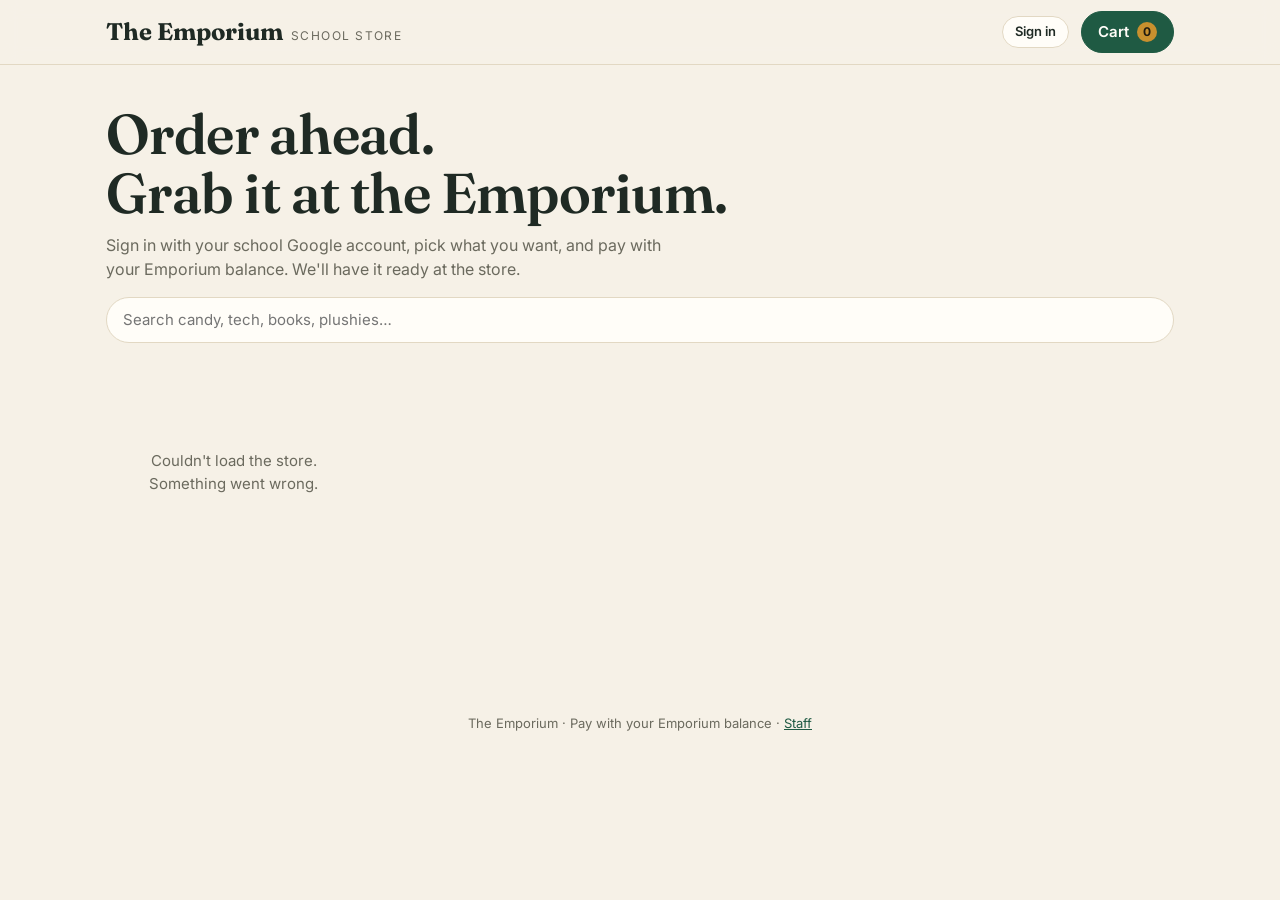
==== static/index.html @ 92fc24d3 "Weekly item limit: 1 item per student per week by default - Enforced on the server inside the order " ====
<!doctype html>
<html lang="en">
<head>
  <meta charset="utf-8">
  <meta name="viewport" content="width=device-width, initial-scale=1">
  <title>The Emporium</title>
  <meta name="description" content="Order from the school store and pick it up.">
  <link rel="icon" href="favicon.svg" type="image/svg+xml">
  <link rel="preconnect" href="https://fonts.googleapis.com">
  <link rel="preconnect" href="https://fonts.gstatic.com" crossorigin>
  <link href="https://fonts.googleapis.com/css2?family=Fraunces:opsz,wght@9..144,600;9..144,700&family=Inter:wght@400;500;600;700&display=swap" rel="stylesheet">
  <link rel="stylesheet" href="style.css">
</head>
<body>
  <header class="top">
    <div class="wrap">
      <a class="logo" href="/"><b>The Emporium</b><span class="hide-sm">School Store</span></a>
      <div class="spacer"></div>
      <div id="account"></div>
      <button class="btn primary hide-sm" id="cartBtn">Cart <span class="badge" id="cartCount">0</span></button>
    </div>
  </header>

  <main class="wrap">
    <section class="hero">
      <h1>Order ahead.<br>Grab it at the Emporium.</h1>
      <p>Sign in with your school Google account, pick what you want, and pay with your Emporium balance. We'll have it ready at the store.</p>
    </section>

    <input class="search" id="search" type="search" placeholder="Search candy, tech, books, plushies…" aria-label="Search products">
    <nav class="chips" id="chips" aria-label="Categories"></nav>
    <section class="grid" id="grid" aria-live="polite"></section>
  </main>

  <footer class="site">The Emporium · Pay with your Emporium balance · <a href="/admin">Staff</a></footer>

  <button class="btn primary mobile-cart" id="mobileCart"><span>View cart · <b id="mobileCount">0</b></span><b id="mobileTotal">$0.00</b></button>

  <div class="scrim" id="scrim"></div>
  <aside class="drawer" id="drawer" aria-label="Cart" aria-hidden="true">
    <header><h2 id="drawerTitle">Your cart</h2><button class="btn small" id="closeDrawer" aria-label="Close">Close</button></header>
    <div class="content" id="drawerContent"></div>
    <footer id="drawerFooter"></footer>
  </aside>

  <div class="toast" id="toast"></div>

<script>
const $ = s => document.querySelector(s);
const money = c => "$" + (c / 100).toFixed(2);
const esc = s => String(s ?? "").replace(/[&<>"']/g, ch => ({"&":"&amp;","<":"&lt;",">":"&gt;",'"':"&quot;","'":"&#39;"}[ch]));
const when = t => new Date(t * 1000).toLocaleString([], { month: "short", day: "numeric", hour: "numeric", minute: "2-digit" });

let products = [];
let category = "All";
let query = "";
let cart = load("em_cart", {});          // { productId: qty }
let view = "cart";                         // cart | checkout | done | account | signin
let me = null;                             // signed-in student, or null
let weekly = null;                         // { limit, used, remaining, resets_at } for the signed-in student
let config = { google_client_id: "", student_domain: "alpha.school" };
let lastOrder = null, myOrders = [];

function load(k, d) { try { return JSON.parse(localStorage.getItem(k)) ?? d; } catch { return d; } }
function save(k, v) { try { localStorage.setItem(k, JSON.stringify(v)); } catch {} }

function toast(msg) {
  const t = $("#toast"); t.textContent = msg; t.classList.add("show");
  clearTimeout(toast._t); toast._t = setTimeout(() => t.classList.remove("show"), 2600);
}

async function api(path, opts = {}) {
  const res = await fetch(path, { headers: { "Content-Type": "application/json" }, credentials: "same-origin", ...opts });
  const data = await res.json().catch(() => ({}));
  if (res.status === 401 && me) { me = null; renderAccount(); }
  if (!res.ok) throw new Error(data.error || "Something went wrong.");
  return data;
}

// ---------- products ----------
async function loadProducts() {
  try {
    products = (await api("/api/products")).products;
  } catch (e) {
    $("#grid").innerHTML = `<p class="empty">Couldn't load the store. ${esc(e.message)}</p>`;
    return;
  }
  for (const id of Object.keys(cart)) if (!products.find(p => p.id == id)) delete cart[id];
  renderChips(); renderGrid(); renderCartBadge();
}

function renderChips() {
  const cats = ["All", ...new Set(products.map(p => p.category))];
  $("#chips").innerHTML = cats.map(c => `<button class="chip ${c === category ? "on" : ""}" data-cat="${esc(c)}">${esc(c)}</button>`).join("");
}

function stockLabel(p) {
  if (p.stock <= 0) return `<span class="stock">Sold out</span>`;
  if (p.stock <= 5) return `<span class="stock low">Only ${p.stock} left</span>`;
  return `<span class="stock">${p.stock} in stock</span>`;
}

function renderGrid() {
  const q = query.toLowerCase();
  const list = products.filter(p =>
    (category === "All" || p.category === category) &&
    (!q || (p.name + " " + p.description + " " + p.category).toLowerCase().includes(q)));
  if (!products.length) { $("#grid").innerHTML = `<p class="empty">Nothing on the shelves yet — check back soon.</p>`; return; }
  if (!list.length) { $("#grid").innerHTML = `<p class="empty">No matches.</p>`; return; }
  $("#grid").innerHTML = list.map(p => {
    const qty = cart[p.id] || 0, out = p.stock <= 0;
    // Every product sits on a white tile that floats and tilts; no photo → a lettered tile.
    const img = p.image_url ? `<div class="obj tile"><img src="${esc(p.image_url)}" alt="${esc(p.name)}" loading="lazy" draggable="false"></div>`
      : `<span class="obj letter">${esc(p.name.trim()[0] || "?")}</span>`;
    const ctrl = out ? `<button class="btn small" disabled>Sold out</button>`
      : qty ? `<div class="stepper"><button data-dec="${p.id}" aria-label="Remove one">−</button><span>${qty}</span><button data-inc="${p.id}" aria-label="Add one">+</button></div>`
      : `<button class="btn small primary" data-inc="${p.id}">Add</button>`;
    return `<article class="card ${out ? "out" : ""}">
      <div class="stage">
        <div class="shadow"></div>${img}
      </div>
      <div class="body">
        <span class="cat">${esc(p.category)}</span>
        <h3>${esc(p.name)}</h3>
        ${p.description ? `<p class="desc">${esc(p.description)}</p>` : `<div style="flex:1"></div>`}
        ${stockLabel(p)}
        <div class="row"><span class="price">${money(p.price_cents)}</span>${ctrl}</div>
      </div>
    </article>`;
  }).join("");
}

// ---------- cart ----------
function cartLines() {
  return Object.entries(cart).map(([id, qty]) => ({ p: products.find(p => p.id == id), qty })).filter(l => l.p);
}
function cartTotal() { return cartLines().reduce((s, l) => s + l.p.price_cents * l.qty, 0); }
function cartCount() { return cartLines().reduce((s, l) => s + l.qty, 0); }

function renderCartBadge() {
  const n = cartCount();
  $("#cartCount").textContent = n;
  $("#mobileCount").textContent = n;
  $("#mobileTotal").textContent = money(cartTotal());
  $("#mobileCart").classList.toggle("show", n > 0 && !$("#drawer").classList.contains("open"));
}

function setQty(id, qty) {
  const p = products.find(p => p.id == id);
  if (!p) return;
  if (qty > p.stock) { toast(`Only ${p.stock} available`); qty = p.stock; }
  if (weekly && weekly.remaining !== null) {
    const others = cartCount() - (cart[id] || 0);
    if (others + qty > weekly.remaining) {
      toast(weekly.remaining ? `You can buy ${weekly.limit} ${weekly.limit === 1 ? "item" : "items"} a week — ${weekly.remaining} left this week.` : "You've used this week's item — it resets on Monday.");
      qty = Math.max(0, weekly.remaining - others);
    }
  }
  if (qty <= 0) delete cart[id]; else cart[id] = qty;
  save("em_cart", cart);
  renderGrid(); renderCartBadge();
  if ($("#drawer").classList.contains("open") && view === "cart") renderDrawer();
}

// ---------- account (Sign in with Google) ----------
async function loadMe() {
  try { const r = await api("/api/me"); me = r.student; weekly = r.weekly; } catch { me = null; weekly = null; }
  renderAccount();
}

function renderAccount() {
  const el = $("#account");
  if (!me) {
    el.innerHTML = `<button class="btn small" id="signinBtn">Sign in</button>`;
  } else {
    const first = (me.name || me.email).split(" ")[0];
    const avatar = me.picture ? `<img class="avatar" src="${esc(me.picture)}" alt="" referrerpolicy="no-referrer">` : `<span class="avatar">${esc(first[0] || "?")}</span>`;
    el.innerHTML = `<button class="btn small acct" id="accountBtn" aria-label="Your account">${avatar}<span class="hide-sm">${esc(first)}</span><span class="bal">${money(me.balance_cents)}</span></button>`;
    if (weekly && weekly.remaining !== null) el.innerHTML += `<span class="weekly hide-sm" title="Resets Monday">${weekly.remaining} ${weekly.remaining === 1 ? "item" : "items"} left this week</span>`;
  }
  if ($("#drawer").classList.contains("open") && ["checkout", "account", "signin"].includes(view)) renderDrawer();
}

let gsiLoading = null;
function loadGoogle() {
  return gsiLoading ??= new Promise((ok, fail) => {
    const sc = Object.assign(document.createElement("script"), { src: "https://accounts.google.com/gsi/client", async: true });
    sc.onload = () => {
      google.accounts.id.initialize({ client_id: config.google_client_id, callback: onGoogleCredential, hd: config.student_domain, ux_mode: "popup", auto_select: false });
      ok();
    };
    sc.onerror = () => { gsiLoading = null; fail(new Error("Couldn't load Google sign-in.")); };
    document.head.append(sc);
  });
}

async function renderGoogleButton() {
  const box = $("#gsiButton"); if (!box) return;
  if (!config.google_client_id) { box.innerHTML = `<p class="hint">Student sign-in isn't set up yet — ask the Emporium staff.</p>`; return; }
  try {
    await loadGoogle();
    google.accounts.id.renderButton(box, { theme: "outline", size: "large", text: "signin_with", shape: "pill", width: 280 });
  } catch (ex) { box.innerHTML = `<p class="error">${esc(ex.message)}</p>`; }
}

async function onGoogleCredential(resp) {
  try {
    me = (await api("/api/auth/google", { method: "POST", body: JSON.stringify({ credential: resp.credential }) })).student;
    await loadMe();
    toast(`Signed in as ${me.email}`);
    renderAccount();
    if (view === "signin") { view = cartCount() ? "checkout" : "account"; if (view === "account") await loadMyOrders(); renderDrawer(); }
  } catch (ex) {
    toast(ex.message);
    const err = $("#signinError"); if (err) err.textContent = ex.message;
  }
}

async function signOut() {
  await api("/api/auth/logout", { method: "POST" }).catch(() => {});
  try { google.accounts.id.disableAutoSelect(); } catch {}
  me = null; myOrders = []; renderAccount(); closeDrawer(); toast("Signed out");
}

async function loadMyOrders() {
  try { myOrders = (await api("/api/me/orders")).orders; } catch { myOrders = []; }
}

// ---------- drawer ----------
function openDrawer(v = "cart") {
  view = v; renderDrawer();
  $("#drawer").classList.add("open"); $("#scrim").classList.add("open");
  $("#drawer").setAttribute("aria-hidden", "false");
  renderCartBadge();
}
function closeDrawer() {
  $("#drawer").classList.remove("open"); $("#scrim").classList.remove("open");
  $("#drawer").setAttribute("aria-hidden", "true");
  renderCartBadge();
}

const STATUS_TEXT = { new: "Received — we're getting it ready", ready: "Ready for pickup!", picked_up: "Picked up", cancelled: "Cancelled — refunded to your balance" };
const STATUS_LABEL = { new: "New", ready: "Ready", picked_up: "Picked up", cancelled: "Cancelled" };

function renderDrawer() {
  const c = $("#drawerContent"), f = $("#drawerFooter"), t = $("#drawerTitle");
  if (view === "cart") {
    t.textContent = "Your cart";
    const lines = cartLines();
    if (!lines.length) { c.innerHTML = `<p class="empty">Your cart is empty.</p>`; f.innerHTML = ""; return; }
    c.innerHTML = lines.map(({ p, qty }) => `<div class="line">
      <div class="n">${esc(p.name)}<small>${money(p.price_cents)} each</small></div>
      <div class="stepper"><button data-dec="${p.id}">−</button><span>${qty}</span><button data-inc="${p.id}">+</button></div>
    </div>`).join("");
    f.innerHTML = `<div class="total"><span>Total</span><span>${money(cartTotal())}</span></div>
      <button class="btn primary block" id="toCheckout">Continue</button>`;
  } else if (view === "signin") {
    t.textContent = "Sign in";
    c.innerHTML = `<div class="confirm">
      <p>Sign in with your <b>@${esc(config.student_domain)}</b> Google account to order and see your balance.</p>
      <div id="gsiButton" class="gsi"></div>
      <p class="error" id="signinError" role="alert"></p>
      <p class="hint">Your first sign-in creates your Emporium account.</p>
    </div>`;
    f.innerHTML = cartCount() ? `<button class="btn block" id="backToCart">Back to cart</button>` : "";
    renderGoogleButton();
  } else if (view === "checkout") {
    if (!me) { view = "signin"; return renderDrawer(); }
    t.textContent = "Checkout";
    const total = cartTotal(), after = me.balance_cents - total, short = after < 0;
    const overWeek = weekly && weekly.remaining !== null && cartCount() > weekly.remaining;
    c.innerHTML = `<form id="checkoutForm">
      ${cartLines().map(({ p, qty }) => `<div class="line"><div class="n">${esc(p.name)}</div><span>${qty} × ${money(p.price_cents)}</span></div>`).join("")}
      <div class="sums">
        <div><span>Your balance</span><span>${money(me.balance_cents)}</span></div>
        <div><span>This order</span><span>− ${money(total)}</span></div>
        <div class="${short ? "neg" : ""}"><b>Balance after</b><b>${short ? "Not enough" : money(after)}</b></div>
      </div>
      ${short ? `<p class="error">You need ${money(-after)} more. Ask the Emporium staff to add money to your account, or remove something from your cart.</p>` : ""}
      ${overWeek ? `<p class="error">You can buy ${weekly.limit} ${weekly.limit === 1 ? "item" : "items"} a week and have ${weekly.remaining} left this week (it resets Monday). Remove ${cartCount() - weekly.remaining} from your cart.</p>` : ""}
      <div class="field"><label for="note">Note for the store <span class="hint">(optional)</span></label><textarea id="note" name="note" maxlength="300" placeholder="e.g. I'll come by at lunch"></textarea></div>
      <p class="error" id="checkoutError" role="alert"></p>
    </form>`;
    f.innerHTML = `<button class="btn primary block" id="placeOrder" type="submit" form="checkoutForm" ${short || overWeek ? "disabled" : ""}>Pay ${money(total)} from balance</button>
      <button class="btn block" id="backToCart">Back to cart</button>`;
  } else if (view === "done") {
    const o = lastOrder;
    t.textContent = "Order placed";
    c.innerHTML = o ? `<div class="confirm">
      <p>Thanks, ${esc((me?.name || "").split(" ")[0] || "friend")}! Show this code at the Emporium:</p>
      <div class="code">${esc(o.code)}</div>
      <p class="hint">We'll get it ready. You'll see when it's ready under your account.</p>
      ${o.items.map(i => `<div class="line"><div class="n">${esc(i.name)}</div><span>× ${i.qty}</span></div>`).join("")}
      <div class="total" style="margin-top:12px"><span>Paid from balance</span><span>${money(o.total_cents)}</span></div>
      <p class="hint" style="margin-top:6px">Balance left: <b>${money(me?.balance_cents ?? 0)}</b></p>
    </div>` : "";
    f.innerHTML = `<button class="btn primary block" id="doneBtn">Done</button>`;
  } else if (view === "account") {
    if (!me) { view = "signin"; return renderDrawer(); }
    t.textContent = "Your account";
    c.innerHTML = `<div class="acct-card">
        <div><b>${esc(me.name || me.email)}</b><small>${esc(me.email)}</small></div>
        <div class="bal-big"><small>Balance</small>${money(me.balance_cents)}</div>
      </div>
      ${weekly && weekly.remaining !== null ? `<p class="hint"><b>${weekly.remaining} of ${weekly.limit}</b> ${weekly.limit === 1 ? "item" : "items"} left this week · resets Monday</p>` : ""}
      <p class="hint">To add money, give cash to the Emporium staff and they'll put it on your account.</p>
      <h3 style="margin:18px 0 6px">Your orders</h3>
      ${myOrders.length ? myOrders.map(o => `<div class="my-order">
          <div class="mo-head"><b>${esc(o.code)}</b><span class="status-pill s-${o.status}">${STATUS_LABEL[o.status]}</span><span class="spacer"></span><b>${money(o.total_cents)}</b></div>
          <div class="hint">${esc(STATUS_TEXT[o.status])} · ${when(o.created_at)}</div>
          <div class="mo-items">${o.items.map(i => `${i.qty}× ${esc(i.name)}`).join(" · ")}</div>
        </div>`).join("") : `<p class="hint">No orders yet.</p>`}`;
    f.innerHTML = `<button class="btn block" id="signOutBtn">Sign out</button>`;
  }
}

// ---------- events ----------
document.addEventListener("click", async e => {
  const t = e.target.closest("button, [data-cat]");
  if (!t) return;
  if (t.dataset.inc) setQty(t.dataset.inc, (cart[t.dataset.inc] || 0) + 1);
  else if (t.dataset.dec) setQty(t.dataset.dec, (cart[t.dataset.dec] || 0) - 1);
  else if (t.dataset.cat) { category = t.dataset.cat; renderChips(); renderGrid(); }
  else if (t.id === "cartBtn" || t.id === "mobileCart") openDrawer("cart");
  else if (t.id === "signinBtn") openDrawer("signin");
  else if (t.id === "accountBtn") { openDrawer("account"); await Promise.all([loadMyOrders(), loadMe()]); if (view === "account") renderDrawer(); }
  else if (t.id === "signOutBtn") signOut();
  else if (t.id === "closeDrawer" || t.id === "doneBtn") closeDrawer();
  else if (t.id === "toCheckout") { view = me ? "checkout" : "signin"; renderDrawer(); if (me) loadMe(); }
  else if (t.id === "backToCart") { view = "cart"; renderDrawer(); }
});
$("#scrim").addEventListener("click", closeDrawer);
document.addEventListener("keydown", e => { if (e.key === "Escape") closeDrawer(); });
$("#search").addEventListener("input", e => { query = e.target.value; renderGrid(); });

document.addEventListener("submit", async e => {
  if (e.target.id !== "checkoutForm") return;
  e.preventDefault();
  const btn = $("#placeOrder"), err = $("#checkoutError");
  btn.disabled = true; btn.textContent = "Placing order…"; err.textContent = "";
  try {
    const res = await api("/api/orders", { method: "POST", body: JSON.stringify({
      note: e.target.note.value, items: cartLines().map(l => ({ id: l.p.id, qty: l.qty })) }) });
    lastOrder = res.order;
    if (me) me.balance_cents = res.balance_cents;
    loadMe();
    cart = {}; save("em_cart", cart);
    renderAccount();
    view = "done"; renderDrawer();
    loadProducts();
  } catch (ex) {
    err.textContent = ex.message;
    btn.disabled = false; btn.textContent = `Pay ${money(cartTotal())} from balance`;
    loadProducts(); loadMe();
  }
});

// ---- 3D tilt: the item leans toward the pointer ----
const calm = matchMedia("(prefers-reduced-motion: reduce)").matches;
document.addEventListener("pointermove", e => {
  if (calm || e.pointerType === "touch") return;
  const st = e.target.closest?.(".stage");
  document.querySelectorAll(".stage.tilting").forEach(el => { if (el !== st) { el.classList.remove("tilting"); el.style.removeProperty("--rx"); el.style.removeProperty("--ry"); } });
  if (!st) return;
  const r = st.getBoundingClientRect();
  const x = (e.clientX - r.left) / r.width - .5, y = (e.clientY - r.top) / r.height - .5;
  st.classList.add("tilting");
  st.style.setProperty("--ry", (x * 28).toFixed(1) + "deg");
  st.style.setProperty("--rx", (-y * 20).toFixed(1) + "deg");
});

(async () => {
  try { config = await api("/api/config"); } catch {}
  renderAccount();
  await Promise.all([loadProducts(), loadMe()]);
})();
setInterval(loadProducts, 60000);
</script>
</body>
</html>
---- static/style.css ----
:root {
  --bg: #f6f1e7;
  --surface: #fffdf8;
  --surface-2: #efe7d6;
  --ink: #1f2a24;
  --muted: #6b6a5e;
  --line: #e2d8c3;
  --brand: #1f5a43;
  --brand-ink: #fffdf8;
  --accent: #c8902e;
  --danger: #b4412f;
  --ok: #2f7d4f;
  --radius: 14px;
  --shadow: 0 1px 2px rgba(31, 42, 36, .06), 0 6px 20px rgba(31, 42, 36, .06);
  --display: "Fraunces", Georgia, serif;
  --body: "Inter", system-ui, -apple-system, sans-serif;
}
@media (prefers-color-scheme: dark) {
  :root {
    --bg: #141815;
    --surface: #1c221e;
    --surface-2: #252c27;
    --ink: #ece6d8;
    --muted: #a39f90;
    --line: #313a34;
    --brand: #4fae84;
    --brand-ink: #0f1411;
    --accent: #e2ac4d;
    --danger: #e0715e;
    --ok: #5cc98a;
    --shadow: 0 1px 2px rgba(0,0,0,.3), 0 6px 20px rgba(0,0,0,.25);
  }
}
* { box-sizing: border-box; }
[hidden] { display: none !important; }
html, body { margin: 0; }
body {
  background: var(--bg);
  color: var(--ink);
  font: 15px/1.5 var(--body);
  -webkit-font-smoothing: antialiased;
}
button, input, select, textarea { font: inherit; color: inherit; }
a { color: var(--brand); }
h1, h2, h3 { font-family: var(--display); font-weight: 600; letter-spacing: -.01em; margin: 0; }

.wrap { max-width: 1100px; margin: 0 auto; padding: 0 16px; }

header.top {
  position: sticky; top: 0; z-index: 10;
  background: color-mix(in srgb, var(--bg) 88%, transparent);
  backdrop-filter: blur(10px);
  border-bottom: 1px solid var(--line);
}
header.top .wrap { display: flex; align-items: center; gap: 12px; height: 64px; }
.logo { display: flex; align-items: baseline; gap: 8px; text-decoration: none; color: var(--ink); }
.logo b { font-family: var(--display); font-size: 24px; font-weight: 700; }
.logo span { font-size: 12px; color: var(--muted); text-transform: uppercase; letter-spacing: .12em; }
.spacer { flex: 1; }

.btn {
  display: inline-flex; align-items: center; justify-content: center; gap: 8px;
  border: 1px solid var(--line); background: var(--surface); color: var(--ink);
  padding: 9px 16px; border-radius: 999px; cursor: pointer; font-weight: 600;
  transition: transform .08s ease, background .15s ease;
}
.btn:hover { background: var(--surface-2); }
.btn:active { transform: scale(.97); }
.btn:disabled { opacity: .5; cursor: not-allowed; }
.btn.primary { background: var(--brand); border-color: var(--brand); color: var(--brand-ink); }
.btn.primary:hover { filter: brightness(1.08); background: var(--brand); }
.btn.danger { color: var(--danger); }
.btn.small { padding: 5px 12px; font-size: 13px; }
.btn.block { width: 100%; }
.badge {
  min-width: 20px; height: 20px; padding: 0 6px; border-radius: 999px;
  background: var(--accent); color: #1f1a10; font-size: 12px; font-weight: 700;
  display: inline-flex; align-items: center; justify-content: center;
}

.hero { padding: 40px 0 16px; }
.hero h1 { font-size: clamp(34px, 6vw, 56px); line-height: 1.05; }
.hero p { color: var(--muted); max-width: 560px; margin: 10px 0 0; font-size: 16px; }

.chips { display: flex; gap: 8px; overflow-x: auto; padding: 16px 0; scrollbar-width: none; }
.chip {
  flex: none; border: 1px solid var(--line); background: var(--surface); border-radius: 999px;
  padding: 7px 14px; cursor: pointer; font-weight: 500; white-space: nowrap;
}
.chip.on { background: var(--ink); color: var(--bg); border-color: var(--ink); }

.search {
  width: 100%; padding: 11px 16px; border-radius: 999px; border: 1px solid var(--line);
  background: var(--surface); outline: none;
}
.search:focus, .field input:focus, .field textarea:focus, .field select:focus { border-color: var(--brand); box-shadow: 0 0 0 3px color-mix(in srgb, var(--brand) 20%, transparent); }

.grid { display: grid; grid-template-columns: repeat(auto-fill, minmax(210px, 1fr)); gap: 16px; padding-bottom: 120px; }
.card {
  background: var(--surface); border: 1px solid var(--line); border-radius: var(--radius);
  overflow: hidden; display: flex; flex-direction: column; box-shadow: var(--shadow);
}
/* ---- product stage: a white photo tile that floats and tilts toward the pointer ---- */
.stage {
  --rx: 0deg; --ry: 0deg;
  position: relative; aspect-ratio: 1 / 1; overflow: hidden; perspective: 800px;
  display: grid; place-items: center;
  background:
    radial-gradient(110% 75% at 50% 0%, color-mix(in srgb, var(--surface) 70%, #fff 30%) 0%, transparent 60%),
    linear-gradient(180deg, var(--surface-2), color-mix(in srgb, var(--surface-2) 70%, var(--line)));
}
.stage .shadow {
  position: absolute; left: 22%; right: 22%; bottom: 6%; height: 8%; border-radius: 50%;
  background: radial-gradient(closest-side, rgba(0,0,0,.32), transparent);
  animation: shadow-breathe 4s ease-in-out infinite;
}
.stage .obj {
  position: relative; z-index: 1;
  transform: translateY(-4%) rotateX(var(--rx)) rotateY(var(--ry));
  transition: transform .25s ease-out;
  animation: float 4s ease-in-out infinite;
  user-select: none; -webkit-user-drag: none;
}
.stage .tile {
  width: 78%; aspect-ratio: 1; border-radius: 18px; overflow: hidden;
  background: #fff; display: grid; place-items: center;
  box-shadow: 0 20px 26px -12px rgba(0,0,0,.38), 0 2px 4px rgba(0,0,0,.08), inset 0 0 0 1px rgba(0,0,0,.04);
}
.stage .tile img { width: 86%; height: 86%; object-fit: contain; display: block; -webkit-user-drag: none; }
.stage .tile::after {  /* soft sheen so the tile reads as a physical card */
  content: ""; position: absolute; inset: 0; border-radius: inherit; pointer-events: none;
  background: linear-gradient(135deg, rgba(255,255,255,.35), transparent 40%);
}
.stage .letter {
  width: 46%; aspect-ratio: 1; border-radius: 22%; display: grid; place-items: center;
  font-family: var(--display); font-size: clamp(28px, 6vw, 46px); color: var(--brand-ink);
  background: linear-gradient(145deg, color-mix(in srgb, var(--brand) 75%, #fff), var(--brand) 55%, color-mix(in srgb, var(--brand) 70%, #000));
  box-shadow: 0 16px 20px -8px rgba(0,0,0,.45), inset 0 2px 0 rgba(255,255,255,.35), inset 0 -4px 0 rgba(0,0,0,.18);
}
.stage.tilting .obj { animation-play-state: paused; transition: transform .08s linear; }
.card.out .stage .obj { filter: grayscale(1) opacity(.6); animation: none; }
@keyframes float { 0%, 100% { translate: 0 0; } 50% { translate: 0 -5px; } }
@keyframes shadow-breathe { 0%, 100% { transform: scaleX(1); opacity: 1; } 50% { transform: scaleX(.88); opacity: .75; } }
@media (prefers-reduced-motion: reduce) { .stage .obj, .stage .shadow { animation: none; } }


.card .body { padding: 12px 14px 14px; display: flex; flex-direction: column; gap: 4px; flex: 1; }
.card .cat { font-size: 11px; text-transform: uppercase; letter-spacing: .1em; color: var(--muted); }
.card h3 { font-size: 18px; line-height: 1.2; }
.card .desc { color: var(--muted); font-size: 13px; flex: 1; }
.card .row { display: flex; align-items: center; justify-content: space-between; margin-top: 8px; gap: 8px; }
.price { font-weight: 700; font-size: 16px; }
.stock { font-size: 12px; color: var(--muted); }
.stock.low { color: var(--accent); font-weight: 600; }
.card.out { opacity: .6; }

.stepper { display: inline-flex; align-items: center; border: 1px solid var(--line); border-radius: 999px; overflow: hidden; }
.stepper button { border: 0; background: transparent; width: 32px; height: 32px; cursor: pointer; font-size: 18px; }
.stepper button:hover { background: var(--surface-2); }
.stepper span { min-width: 24px; text-align: center; font-weight: 700; }

.empty { text-align: center; color: var(--muted); padding: 60px 16px; }

/* cart drawer */
.scrim { position: fixed; inset: 0; background: rgba(0,0,0,.35); opacity: 0; pointer-events: none; transition: opacity .2s; z-index: 20; }
.scrim.open { opacity: 1; pointer-events: auto; }
.drawer {
  position: fixed; top: 0; right: 0; bottom: 0; width: min(420px, 100%); z-index: 21;
  background: var(--surface); border-left: 1px solid var(--line);
  transform: translateX(100%); transition: transform .25s ease; display: flex; flex-direction: column;
}
.drawer.open { transform: none; }
.drawer header { display: flex; align-items: center; justify-content: space-between; padding: 18px 20px; border-bottom: 1px solid var(--line); }
.drawer .content { flex: 1; overflow-y: auto; padding: 16px 20px; }
.drawer footer { padding: 16px 20px; border-top: 1px solid var(--line); display: grid; gap: 12px; }
.line { display: flex; gap: 12px; align-items: center; padding: 10px 0; border-bottom: 1px dashed var(--line); }
.line .n { flex: 1; }
.line .n small { display: block; color: var(--muted); }
.total { display: flex; justify-content: space-between; font-weight: 700; font-size: 18px; }

.field { display: grid; gap: 6px; margin-bottom: 12px; }
.field label { font-size: 13px; font-weight: 600; }
.field input, .field textarea, .field select {
  width: 100%; padding: 10px 12px; border-radius: 10px; border: 1px solid var(--line);
  background: var(--bg); outline: none;
}
.field textarea { resize: vertical; min-height: 64px; }
.hint { font-size: 12px; color: var(--muted); }
.error { color: var(--danger); font-size: 14px; font-weight: 500; }

.mobile-cart {
  position: fixed; left: 16px; right: 16px; bottom: 16px; z-index: 15; display: none;
  box-shadow: 0 10px 30px rgba(0,0,0,.2); padding: 14px 18px; font-size: 16px;
}

.confirm { text-align: center; padding: 20px 0; }
.code {
  font-family: ui-monospace, Menlo, monospace; font-size: 34px; font-weight: 700; letter-spacing: .06em;
  background: var(--surface-2); border-radius: 12px; padding: 14px; margin: 12px 0; user-select: all;
}

.status-pill { display: inline-block; padding: 3px 10px; border-radius: 999px; font-size: 12px; font-weight: 700; text-transform: uppercase; letter-spacing: .05em; }
.s-new { background: color-mix(in srgb, var(--accent) 22%, transparent); color: var(--accent); }
.s-ready { background: color-mix(in srgb, var(--ok) 20%, transparent); color: var(--ok); }
.s-picked_up { background: var(--surface-2); color: var(--muted); }
.s-cancelled { background: color-mix(in srgb, var(--danger) 18%, transparent); color: var(--danger); }

.toast {
  position: fixed; left: 50%; bottom: 24px; transform: translate(-50%, 20px); opacity: 0;
  background: var(--ink); color: var(--bg); padding: 10px 18px; border-radius: 999px; z-index: 50;
  transition: all .2s; pointer-events: none; font-weight: 600;
}
.toast.show { opacity: 1; transform: translate(-50%, 0); }

footer.site { color: var(--muted); font-size: 13px; padding: 24px 0 40px; text-align: center; }

@media (max-width: 640px) {
  .hide-sm { display: none !important; }
  .mobile-cart.show { display: flex; justify-content: space-between; }
  .grid { grid-template-columns: repeat(2, 1fr); gap: 10px; }
  .card h3 { font-size: 16px; }
  .card .row { flex-wrap: wrap; }
}

/* ---- student account ---- */
.acct { gap: 6px; padding: 4px 10px 4px 4px; }
.avatar { width: 26px; height: 26px; border-radius: 50%; object-fit: cover; display: inline-grid; place-items: center;
  background: var(--brand); color: var(--brand-ink); font-weight: 700; font-size: 13px; }
.bal { background: var(--surface-2); border-radius: 999px; padding: 2px 8px; font-variant-numeric: tabular-nums; }
.gsi { display: flex; justify-content: center; min-height: 44px; margin: 14px 0; }
.sums { display: grid; gap: 6px; margin: 14px 0; padding: 12px; border-radius: 12px; background: var(--surface-2); }
.sums div { display: flex; justify-content: space-between; font-variant-numeric: tabular-nums; }
.sums .neg { color: var(--danger); }
.acct-card { display: flex; justify-content: space-between; align-items: center; gap: 12px; padding: 14px; border-radius: 14px; background: var(--surface-2); }
.acct-card small { display: block; color: var(--muted); font-size: 12px; }
.bal-big { text-align: right; font: 700 26px var(--display); }
.my-order { padding: 10px 0; border-bottom: 1px dashed var(--line); display: grid; gap: 3px; }
.mo-head { display: flex; align-items: center; gap: 8px; }
.mo-head b:first-child { font-family: ui-monospace, Menlo, monospace; }
.mo-items { font-size: 13px; }
.weekly { font-size: 12px; color: var(--muted); margin: 0 4px; white-space: nowrap; }
#account { display: flex; align-items: center; }
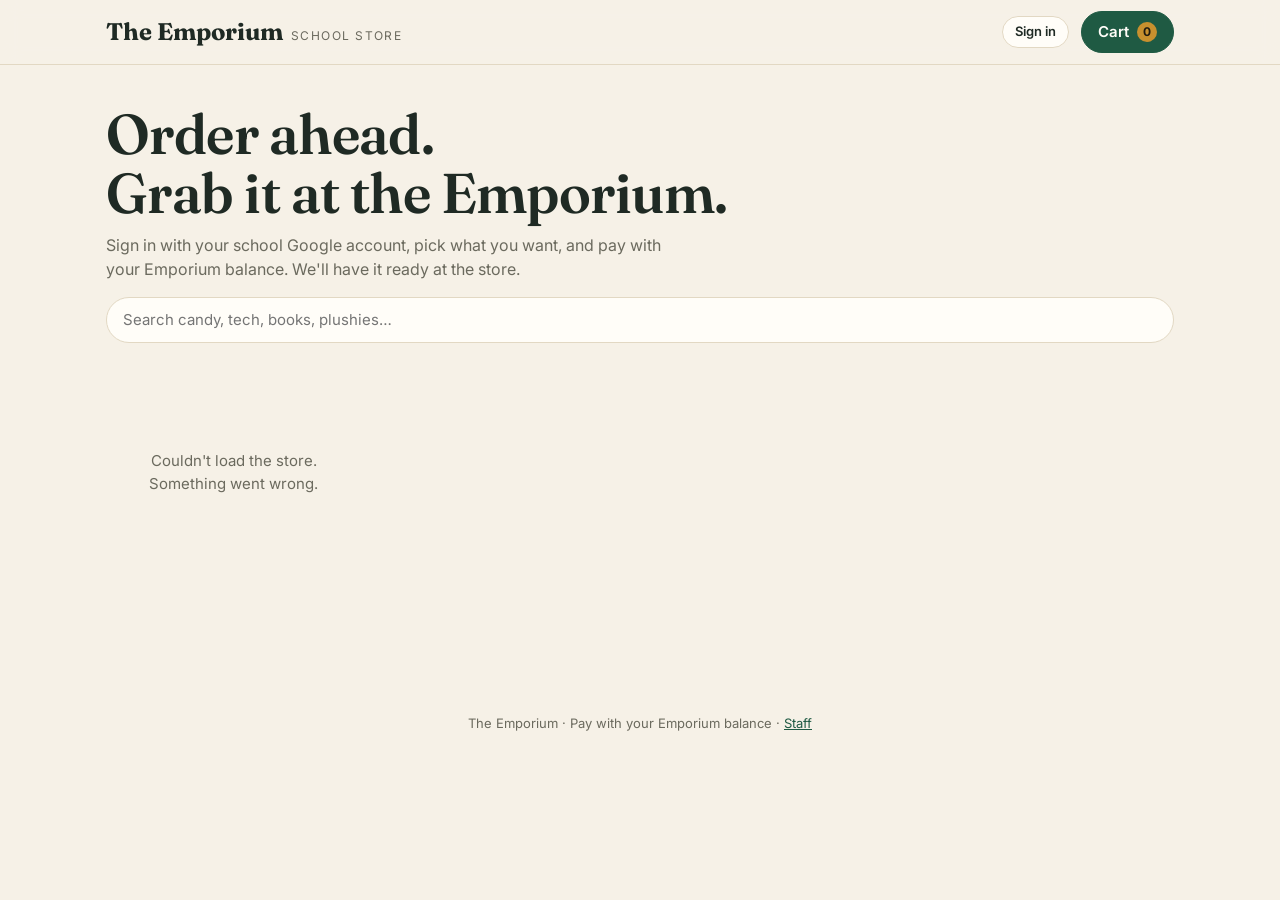
==== commit 0627e980: "Fix duplicate Google sign-in button; correct free-plan keep-alive note Co-Authored-By: Claude Opus 5" ====
--- a/static/index.html
+++ b/static/index.html
@@ -199,6 +199,8 @@
   if (!config.google_client_id) { box.innerHTML = `<p class="hint">Student sign-in isn't set up yet — ask the Emporium staff.</p>`; return; }
   try {
     await loadGoogle();
+    if (!box.isConnected) return;
+    box.replaceChildren();
     google.accounts.id.renderButton(box, { theme: "outline", size: "large", text: "signin_with", shape: "pill", width: 280 });
   } catch (ex) { box.innerHTML = `<p class="error">${esc(ex.message)}</p>`; }
 }
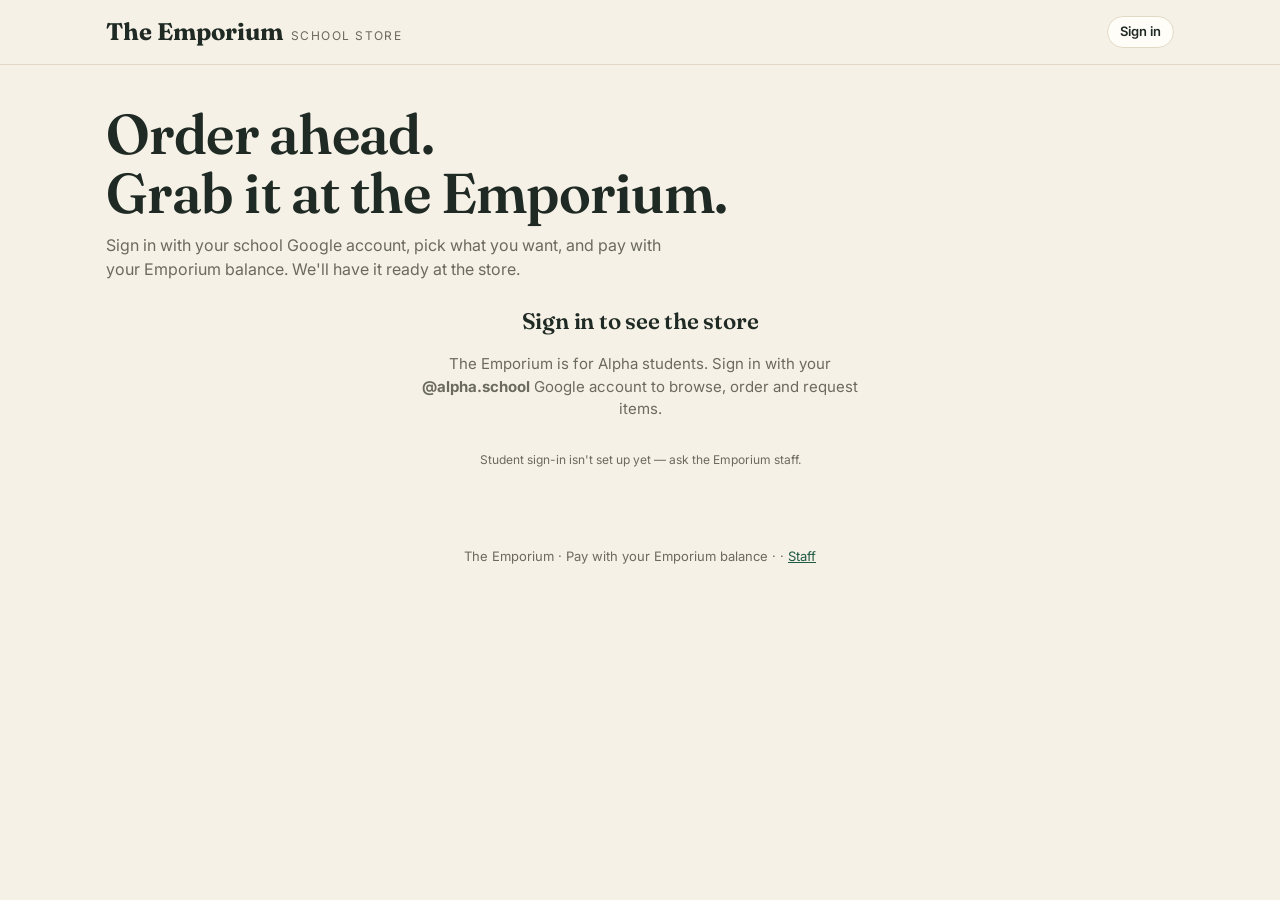
==== commit 333c2fea: "Staff sign-in with Google, product requests, and sign-in required to view the store Co-Authored-By: " ====
--- a/static/index.html
+++ b/static/index.html
@@ -25,14 +25,24 @@
     <section class="hero">
       <h1>Order ahead.<br>Grab it at the Emporium.</h1>
       <p>Sign in with your school Google account, pick what you want, and pay with your Emporium balance. We'll have it ready at the store.</p>
+      <button class="btn request-cta" id="requestsBtn">💡 Want something we don't have? <b>Request it</b></button>
     </section>
 
+    <section class="panel gate" id="gate" hidden>
+      <h2>Sign in to see the store</h2>
+      <p>The Emporium is for Alpha students. Sign in with your <b>@alpha.school</b> Google account to browse, order and request items.</p>
+      <div id="gsiGate" class="gsi"></div>
+      <p class="error" id="gateError" role="alert"></p>
+    </section>
+
+    <div id="storeBody">
     <input class="search" id="search" type="search" placeholder="Search candy, tech, books, plushies…" aria-label="Search products">
     <nav class="chips" id="chips" aria-label="Categories"></nav>
     <section class="grid" id="grid" aria-live="polite"></section>
+    </div>
   </main>
 
-  <footer class="site">The Emporium · Pay with your Emporium balance · <a href="/admin">Staff</a></footer>
+  <footer class="site">The Emporium · Pay with your Emporium balance · <button class="linkish" id="requestsBtn2">Request an item</button> · <a href="/admin">Staff</a></footer>
 
   <button class="btn primary mobile-cart" id="mobileCart"><span>View cart · <b id="mobileCount">0</b></span><b id="mobileTotal">$0.00</b></button>
 
@@ -55,7 +65,9 @@
 let category = "All";
 let query = "";
 let cart = load("em_cart", {});          // { productId: qty }
-let view = "cart";                         // cart | checkout | done | account | signin
+let view = "cart";                         // cart | checkout | done | account | signin | requests
+let requests = [];                         // open/added product requests
+let requestDraft = "";                     // prefilled from a search with no matches
 let me = null;                             // signed-in student, or null
 let weekly = null;                         // { limit, used, remaining, resets_at } for the signed-in student
 let config = { google_client_id: "", student_domain: "alpha.school" };
@@ -77,8 +89,20 @@
   return data;
 }
 
+// ---------- sign-in gate: only signed-in students see the store ----------
+function showGate() {
+  $("#gate").hidden = false; $("#storeBody").hidden = true;
+  for (const id of ["#requestsBtn", "#requestsBtn2", "#mobileCart", "#cartBtn"]) $(id).hidden = true;
+  products = []; renderGoogleButton("#gsiGate");
+}
+function showStore() {
+  $("#gate").hidden = true; $("#storeBody").hidden = false;
+  for (const id of ["#requestsBtn", "#requestsBtn2", "#mobileCart", "#cartBtn"]) $(id).hidden = false;
+}
+
 // ---------- products ----------
 async function loadProducts() {
+  if (!me) return;
   try {
     products = (await api("/api/products")).products;
   } catch (e) {
@@ -106,7 +130,7 @@
     (category === "All" || p.category === category) &&
     (!q || (p.name + " " + p.description + " " + p.category).toLowerCase().includes(q)));
   if (!products.length) { $("#grid").innerHTML = `<p class="empty">Nothing on the shelves yet — check back soon.</p>`; return; }
-  if (!list.length) { $("#grid").innerHTML = `<p class="empty">No matches.</p>`; return; }
+  if (!list.length) { $("#grid").innerHTML = `<div class="empty">No matches.<br><button class="btn" id="requestFromSearch" style="margin-top:12px">Ask the store to get “${esc(query.trim() || "it")}”</button></div>`; return; }
   $("#grid").innerHTML = list.map(p => {
     const qty = cart[p.id] || 0, out = p.stock <= 0;
     // Every product sits on a white tile that floats and tilts; no photo → a lettered tile.
@@ -194,8 +218,8 @@
   });
 }
 
-async function renderGoogleButton() {
-  const box = $("#gsiButton"); if (!box) return;
+async function renderGoogleButton(sel = "#gsiButton") {
+  const box = $(sel); if (!box) return;
   if (!config.google_client_id) { box.innerHTML = `<p class="hint">Student sign-in isn't set up yet — ask the Emporium staff.</p>`; return; }
   try {
     await loadGoogle();
@@ -211,22 +235,35 @@
     await loadMe();
     toast(`Signed in as ${me.email}`);
     renderAccount();
-    if (view === "signin") { view = cartCount() ? "checkout" : "account"; if (view === "account") await loadMyOrders(); renderDrawer(); }
+    if (!$("#gate").hidden) { showStore(); loadProducts(); }
+    if (view === "signin" && afterSignin === "requests") { afterSignin = null; await openRequests(); }
+    else if (view === "signin") { view = cartCount() ? "checkout" : "account"; if (view === "account") await loadMyOrders(); renderDrawer(); }
   } catch (ex) {
     toast(ex.message);
-    const err = $("#signinError"); if (err) err.textContent = ex.message;
+    for (const id of ["#signinError", "#gateError"]) { const err = $(id); if (err) err.textContent = ex.message; }
   }
 }
 
 async function signOut() {
   await api("/api/auth/logout", { method: "POST" }).catch(() => {});
   try { google.accounts.id.disableAutoSelect(); } catch {}
-  me = null; myOrders = []; renderAccount(); closeDrawer(); toast("Signed out");
+  me = null; myOrders = []; renderAccount(); closeDrawer(); showGate(); toast("Signed out");
 }
 
 async function loadMyOrders() {
   try { myOrders = (await api("/api/me/orders")).orders; } catch { myOrders = []; }
 }
+
+let afterSignin = null;
+
+async function openRequests(draft) {
+  if (draft !== undefined) requestDraft = draft;
+  openDrawer("requests");
+  try { requests = (await api("/api/requests")).requests; } catch { requests = []; }
+  if (view === "requests") renderDrawer();
+}
+
+const REQ_LABEL = { open: "Requested", added: "In the store now", declined: "Not this time" };
 
 // ---------- drawer ----------
 function openDrawer(v = "cart") {
@@ -297,6 +334,27 @@
       <p class="hint" style="margin-top:6px">Balance left: <b>${money(me?.balance_cents ?? 0)}</b></p>
     </div>` : "";
     f.innerHTML = `<button class="btn primary block" id="doneBtn">Done</button>`;
+  } else if (view === "requests") {
+    t.textContent = "Request an item";
+    const form = me ? `<form id="requestForm" class="req-form">
+        <div class="field"><label for="reqName">What should the Emporium get?</label>
+          <input id="reqName" name="name" maxlength="100" required placeholder="e.g. Sour Patch Kids, a phone stand…" value="${esc(requestDraft)}"></div>
+        <div class="field"><label for="reqNote">Details <span class="hint">(optional)</span></label>
+          <textarea id="reqNote" name="note" maxlength="300" placeholder="Flavor, color, a link…"></textarea></div>
+        <p class="error" id="requestError" role="alert"></p>
+        <button class="btn primary block" id="sendRequest">Send request</button>
+      </form>`
+      : `<div class="confirm"><p>Sign in with your school Google account to request something or say you want it too.</p>
+          <button class="btn primary" id="signinForRequest">Sign in to request</button></div>`;
+    c.innerHTML = form + `<h3 style="margin:20px 0 6px">What people are asking for</h3>
+      ${requests.length ? requests.map(r => `<div class="req">
+          <div class="req-main"><b>${esc(r.name)}</b>${r.note ? `<small>${esc(r.note)}</small>` : ""}
+            ${r.status !== "open" ? `<span class="status-pill s-${r.status === "added" ? "ready" : "cancelled"}">${REQ_LABEL[r.status]}</span>` : ""}</div>
+          <button class="btn small vote ${r.mine ? "on" : ""}" data-vote="${r.id}" ${r.status !== "open" ? "disabled" : ""}
+            aria-pressed="${r.mine}" title="${r.mine ? "You want this" : "I want this too"}">▲ ${r.votes}</button>
+        </div>`).join("") : `<p class="hint">No requests yet. Be the first!</p>`}`;
+    f.innerHTML = "";
+    if (me) { const n = $("#reqName"); if (n && !requestDraft) setTimeout(() => n.focus(), 50); }
   } else if (view === "account") {
     if (!me) { view = "signin"; return renderDrawer(); }
     t.textContent = "Your account";
@@ -327,6 +385,16 @@
   else if (t.id === "signinBtn") openDrawer("signin");
   else if (t.id === "accountBtn") { openDrawer("account"); await Promise.all([loadMyOrders(), loadMe()]); if (view === "account") renderDrawer(); }
   else if (t.id === "signOutBtn") signOut();
+  else if (t.id === "requestsBtn" || t.id === "requestsBtn2") openRequests("");
+  else if (t.id === "requestFromSearch") openRequests(query.trim());
+  else if (t.id === "signinForRequest") { afterSignin = "requests"; view = "signin"; renderDrawer(); }
+  else if (t.dataset.vote) {
+    if (!me) { afterSignin = "requests"; view = "signin"; return renderDrawer(); }
+    try {
+      const { request } = await api(`/api/requests/${t.dataset.vote}/vote`, { method: "POST" });
+      requests = requests.map(r => r.id === request.id ? request : r); renderDrawer();
+    } catch (ex) { toast(ex.message); }
+  }
   else if (t.id === "closeDrawer" || t.id === "doneBtn") closeDrawer();
   else if (t.id === "toCheckout") { view = me ? "checkout" : "signin"; renderDrawer(); if (me) loadMe(); }
   else if (t.id === "backToCart") { view = "cart"; renderDrawer(); }
@@ -336,6 +404,17 @@
 $("#search").addEventListener("input", e => { query = e.target.value; renderGrid(); });
 
 document.addEventListener("submit", async e => {
+  if (e.target.id === "requestForm") {
+    e.preventDefault();
+    const btn = $("#sendRequest"), err = $("#requestError");
+    btn.disabled = true; err.textContent = "";
+    try {
+      const { request, merged } = await api("/api/requests", { method: "POST", body: JSON.stringify({ name: e.target.name.value, note: e.target.note.value }) });
+      toast(merged ? `Someone already asked for that, so we added your vote` : `Thanks! We'll look into “${request.name}”`);
+      requestDraft = ""; requests = (await api("/api/requests")).requests; renderDrawer();
+    } catch (ex) { err.textContent = ex.message; btn.disabled = false; }
+    return;
+  }
   if (e.target.id !== "checkoutForm") return;
   e.preventDefault();
   const btn = $("#placeOrder"), err = $("#checkoutError");
@@ -374,7 +453,8 @@
 (async () => {
   try { config = await api("/api/config"); } catch {}
   renderAccount();
-  await Promise.all([loadProducts(), loadMe()]);
+  await loadMe();
+  if (me) { showStore(); await loadProducts(); } else showGate();
 })();
 setInterval(loadProducts, 60000);
 </script>
--- a/static/style.css
+++ b/static/style.css
@@ -240,3 +240,22 @@
 .mo-items { font-size: 13px; }
 .weekly { font-size: 12px; color: var(--muted); margin: 0 4px; white-space: nowrap; }
 #account { display: flex; align-items: center; }
+
+/* Product requests */
+.request-cta { margin-top: 16px; font-weight: 500; }
+.request-cta b { font-weight: 700; }
+.linkish { background: none; border: 0; padding: 0; color: inherit; font: inherit; text-decoration: underline; cursor: pointer; }
+.req-form .field { margin-bottom: 10px; }
+.req { display: flex; gap: 12px; align-items: center; padding: 10px 0; border-bottom: 1px dashed var(--line); }
+.req-main { flex: 1; min-width: 0; display: grid; gap: 3px; }
+.req-main small { color: var(--muted); overflow-wrap: anywhere; }
+.req-main .status-pill { justify-self: start; }
+.vote { min-width: 56px; font-variant-numeric: tabular-nums; }
+.vote.on { background: var(--accent); color: #1f1a10; border-color: transparent; }
+.login .gsi { display: flex; justify-content: center; min-height: 44px; margin: 14px 0 4px; }
+.login .or { text-align: center; margin: 14px 0 6px; }
+
+/* Sign-in gate */
+.gate { max-width: 460px; margin: 8px auto 40px; text-align: center; }
+.gate p { color: var(--muted); }
+.gate .gsi { display: flex; justify-content: center; min-height: 44px; margin: 18px 0 6px; }
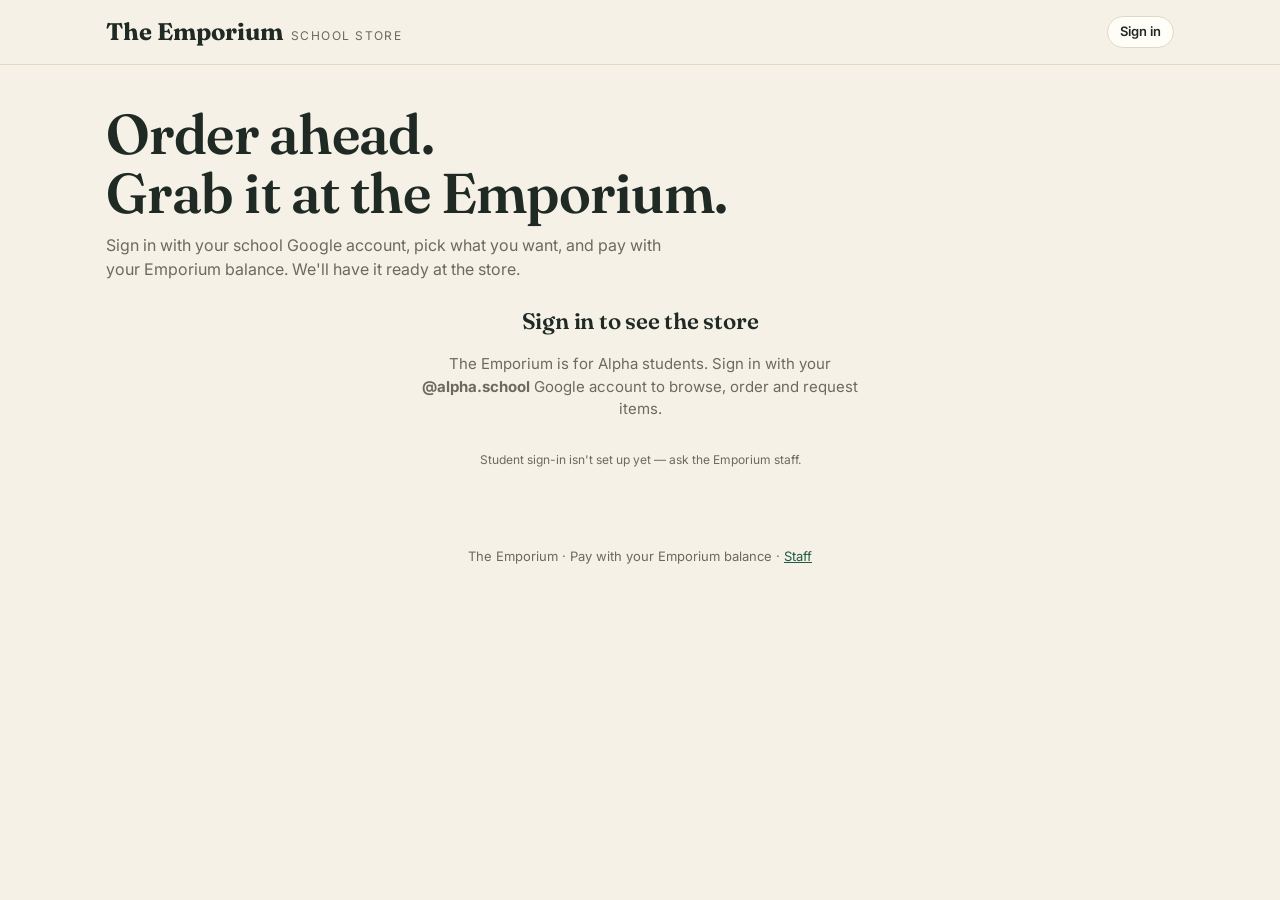
==== commit 0e926191: "Tidy store footer when signed out Co-Authored-By: Claude Opus 5.5 <noreply@anthropic.com>" ====
--- a/static/index.html
+++ b/static/index.html
@@ -42,7 +42,7 @@
     </div>
   </main>
 
-  <footer class="site">The Emporium · Pay with your Emporium balance · <button class="linkish" id="requestsBtn2">Request an item</button> · <a href="/admin">Staff</a></footer>
+  <footer class="site">The Emporium · Pay with your Emporium balance <span id="reqFoot"> · <button class="linkish" id="requestsBtn2">Request an item</button></span> · <a href="/admin">Staff</a></footer>
 
   <button class="btn primary mobile-cart" id="mobileCart"><span>View cart · <b id="mobileCount">0</b></span><b id="mobileTotal">$0.00</b></button>
 
@@ -92,12 +92,12 @@
 // ---------- sign-in gate: only signed-in students see the store ----------
 function showGate() {
   $("#gate").hidden = false; $("#storeBody").hidden = true;
-  for (const id of ["#requestsBtn", "#requestsBtn2", "#mobileCart", "#cartBtn"]) $(id).hidden = true;
+  for (const id of ["#requestsBtn", "#reqFoot", "#mobileCart", "#cartBtn"]) $(id).hidden = true;
   products = []; renderGoogleButton("#gsiGate");
 }
 function showStore() {
   $("#gate").hidden = true; $("#storeBody").hidden = false;
-  for (const id of ["#requestsBtn", "#requestsBtn2", "#mobileCart", "#cartBtn"]) $(id).hidden = false;
+  for (const id of ["#requestsBtn", "#reqFoot", "#mobileCart", "#cartBtn"]) $(id).hidden = false;
 }
 
 // ---------- products ----------
@@ -199,7 +199,7 @@
   } else {
     const first = (me.name || me.email).split(" ")[0];
     const avatar = me.picture ? `<img class="avatar" src="${esc(me.picture)}" alt="" referrerpolicy="no-referrer">` : `<span class="avatar">${esc(first[0] || "?")}</span>`;
-    el.innerHTML = `<button class="btn small acct" id="accountBtn" aria-label="Your account">${avatar}<span class="hide-sm">${esc(first)}</span><span class="bal">${money(me.balance_cents)}</span></button>`;
+    el.innerHTML = (me.is_admin ? `<a class="btn small staff-link" href="/admin">⚙︎ Staff</a>` : "") + `<button class="btn small acct" id="accountBtn" aria-label="Your account">${avatar}<span class="hide-sm">${esc(first)}</span><span class="bal">${money(me.balance_cents)}</span></button>`;
     if (weekly && weekly.remaining !== null) el.innerHTML += `<span class="weekly hide-sm" title="Resets Monday">${weekly.remaining} ${weekly.remaining === 1 ? "item" : "items"} left this week</span>`;
   }
   if ($("#drawer").classList.contains("open") && ["checkout", "account", "signin"].includes(view)) renderDrawer();
--- a/static/style.css
+++ b/static/style.css
@@ -259,3 +259,4 @@
 .gate { max-width: 460px; margin: 8px auto 40px; text-align: center; }
 .gate p { color: var(--muted); }
 .gate .gsi { display: flex; justify-content: center; min-height: 44px; margin: 18px 0 6px; }
+.staff-link { text-decoration: none; margin-right: 6px; white-space: nowrap; }
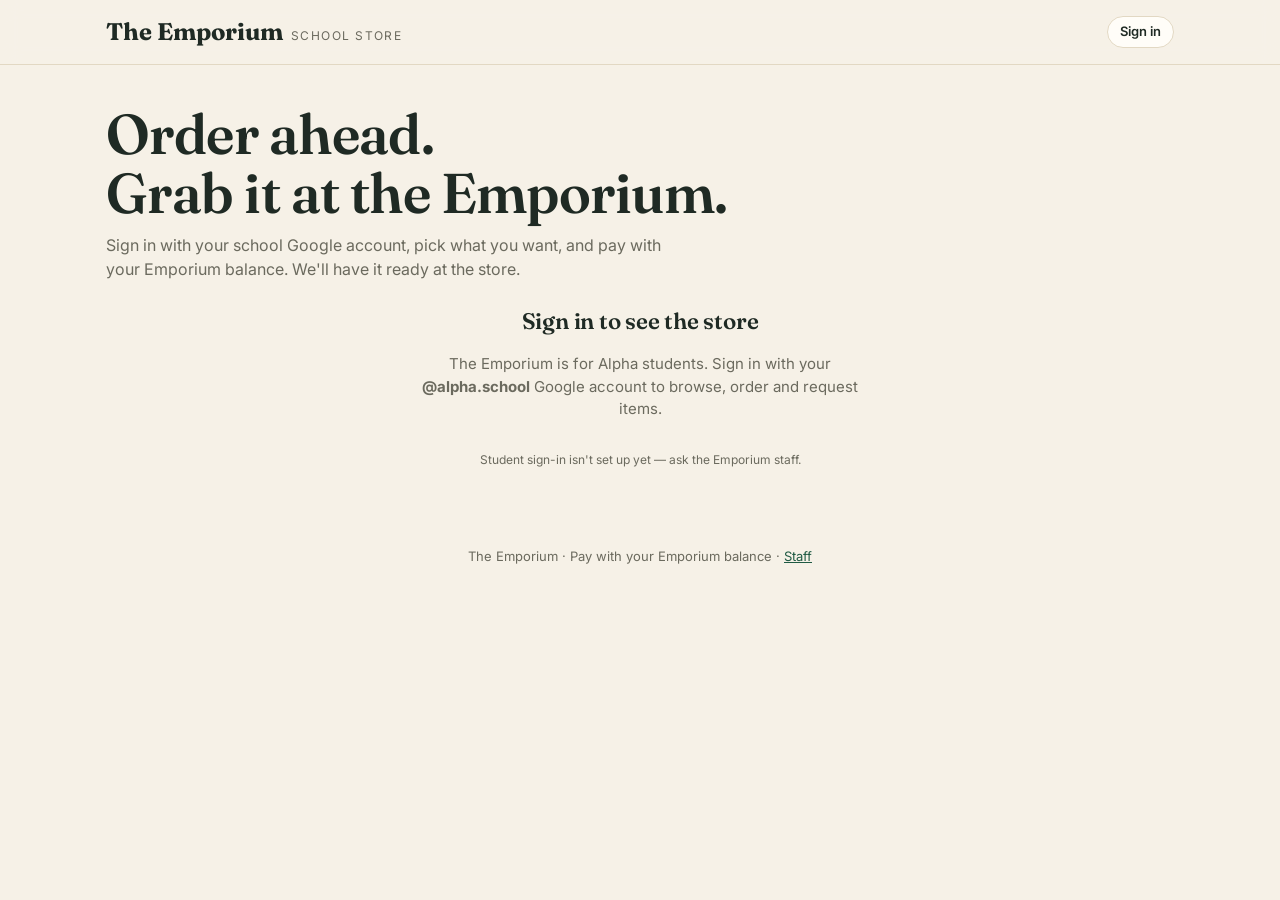
==== commit dc98a70c: "Footer spacing Co-Authored-By: Claude Opus 5.5 <noreply@anthropic.com>" ====
--- a/static/index.html
+++ b/static/index.html
@@ -42,7 +42,7 @@
     </div>
   </main>
 
-  <footer class="site">The Emporium · Pay with your Emporium balance <span id="reqFoot"> · <button class="linkish" id="requestsBtn2">Request an item</button></span> · <a href="/admin">Staff</a></footer>
+  <footer class="site">The Emporium · Pay with your Emporium balance<span id="reqFoot"> · <button class="linkish" id="requestsBtn2">Request an item</button></span> · <a href="/admin">Staff</a></footer>
 
   <button class="btn primary mobile-cart" id="mobileCart"><span>View cart · <b id="mobileCount">0</b></span><b id="mobileTotal">$0.00</b></button>
 
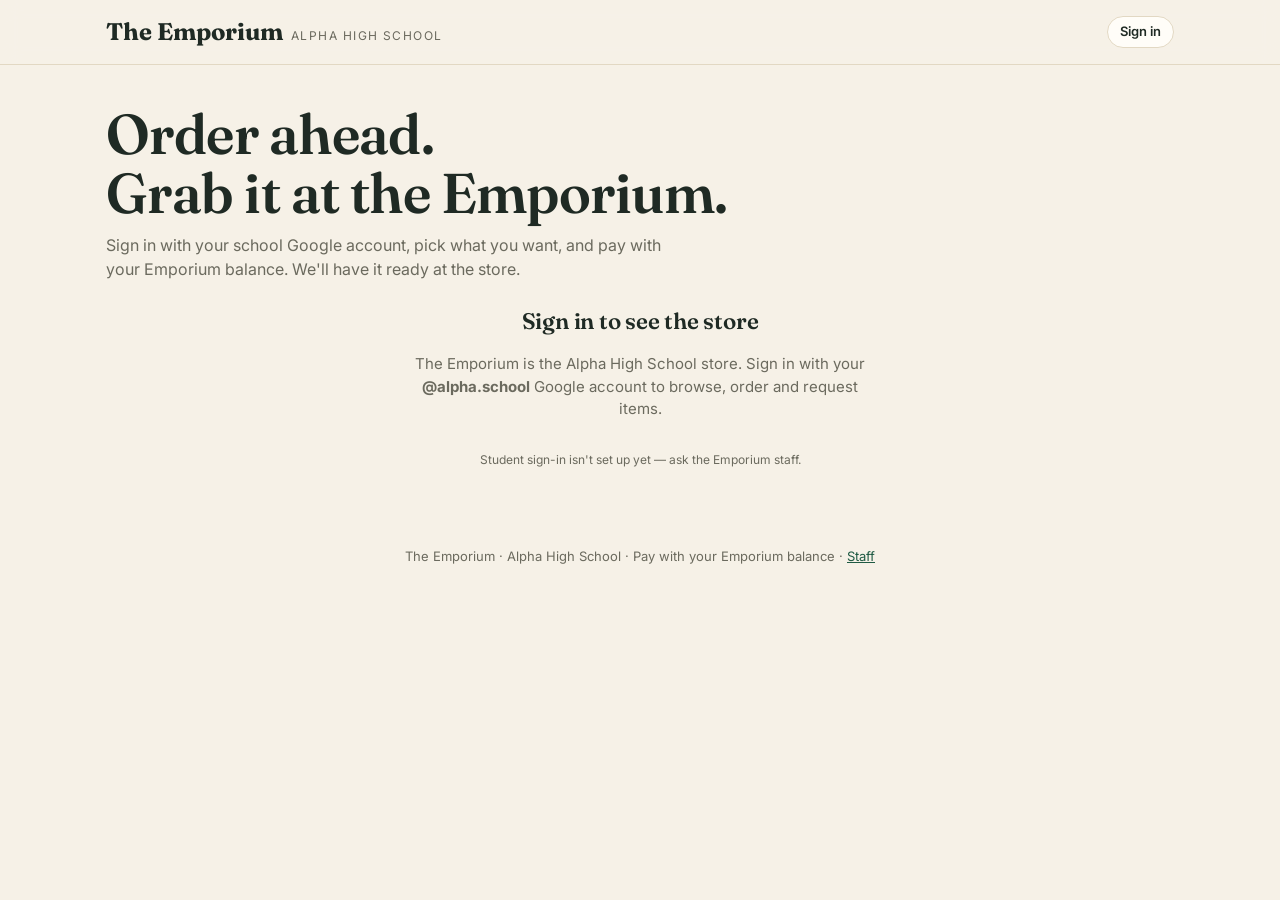
==== commit fff545e4: "Fix student list query; name the store for Alpha High School Co-Authored-By: Claude Opus 5.5 <norepl" ====
--- a/static/index.html
+++ b/static/index.html
@@ -3,8 +3,8 @@
 <head>
   <meta charset="utf-8">
   <meta name="viewport" content="width=device-width, initial-scale=1">
-  <title>The Emporium</title>
-  <meta name="description" content="Order from the school store and pick it up.">
+  <title>The Emporium · Alpha High School</title>
+  <meta name="description" content="The Emporium, the Alpha High School store. Order ahead and pick it up.">
   <link rel="icon" href="favicon.svg" type="image/svg+xml">
   <link rel="preconnect" href="https://fonts.googleapis.com">
   <link rel="preconnect" href="https://fonts.gstatic.com" crossorigin>
@@ -14,7 +14,7 @@
 <body>
   <header class="top">
     <div class="wrap">
-      <a class="logo" href="/"><b>The Emporium</b><span class="hide-sm">School Store</span></a>
+      <a class="logo" href="/"><b>The Emporium</b><span class="hide-sm">Alpha High School</span></a>
       <div class="spacer"></div>
       <div id="account"></div>
       <button class="btn primary hide-sm" id="cartBtn">Cart <span class="badge" id="cartCount">0</span></button>
@@ -30,7 +30,7 @@
 
     <section class="panel gate" id="gate" hidden>
       <h2>Sign in to see the store</h2>
-      <p>The Emporium is for Alpha students. Sign in with your <b>@alpha.school</b> Google account to browse, order and request items.</p>
+      <p>The Emporium is the Alpha High School store. Sign in with your <b>@alpha.school</b> Google account to browse, order and request items.</p>
       <div id="gsiGate" class="gsi"></div>
       <p class="error" id="gateError" role="alert"></p>
     </section>
@@ -42,7 +42,7 @@
     </div>
   </main>
 
-  <footer class="site">The Emporium · Pay with your Emporium balance<span id="reqFoot"> · <button class="linkish" id="requestsBtn2">Request an item</button></span> · <a href="/admin">Staff</a></footer>
+  <footer class="site">The Emporium · Alpha High School · Pay with your Emporium balance<span id="reqFoot"> · <button class="linkish" id="requestsBtn2">Request an item</button></span> · <a href="/admin">Staff</a></footer>
 
   <button class="btn primary mobile-cart" id="mobileCart"><span>View cart · <b id="mobileCount">0</b></span><b id="mobileTotal">$0.00</b></button>
 
